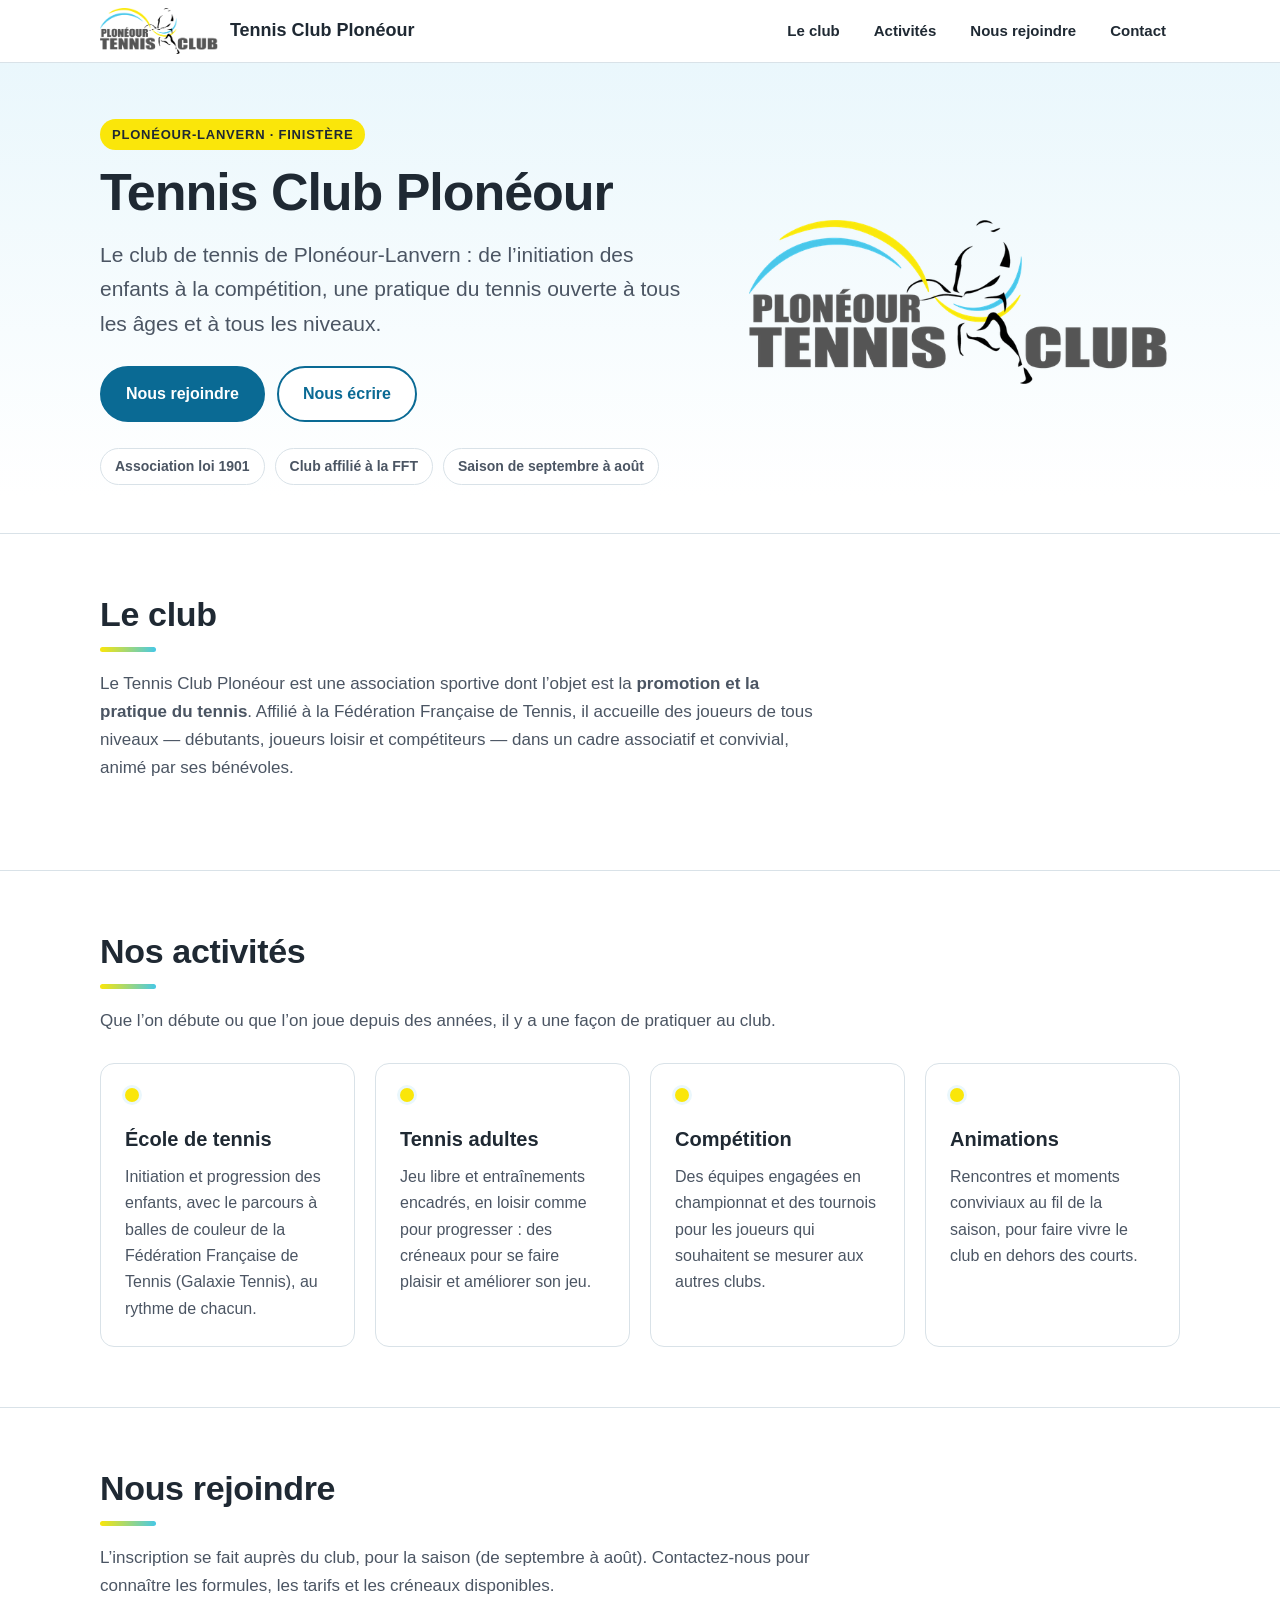
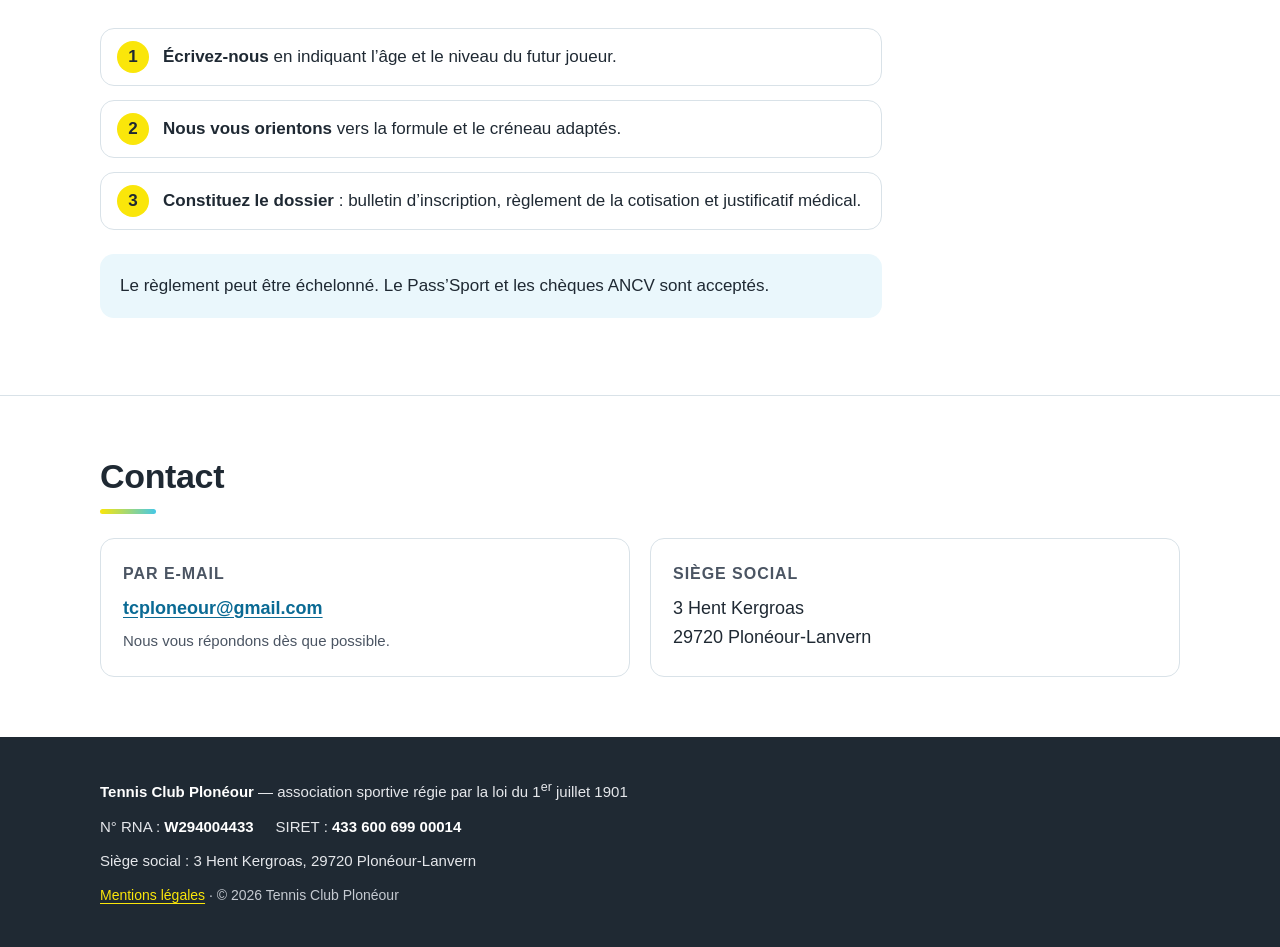
==== index.html @ 9ea93fd3 "Add files via upload" ====
<!DOCTYPE html>
<html lang="fr">
<head>
<meta charset="utf-8">
<meta name="viewport" content="width=device-width, initial-scale=1">
<title>Tennis Club Plonéour — Club de tennis à Plonéour-Lanvern (Finistère)</title>
<meta name="description" content="Le Tennis Club Plonéour est une association de tennis à Plonéour-Lanvern (29) : école de tennis, tennis adultes, compétition et animations. Contact et inscriptions.">
<meta name="theme-color" content="#0A6A94">
<link rel="icon" href="favicon.svg" type="image/svg+xml">
<link rel="stylesheet" href="style.css">
<script type="application/ld+json">
{
  "@context": "https://schema.org",
  "@type": "SportsClub",
  "name": "Tennis Club Plonéour",
  "sport": "Tennis",
  "description": "Association de tennis à Plonéour-Lanvern (Finistère) : promotion et pratique du tennis.",
  "email": "tcploneour@gmail.com",
  "address": {
    "@type": "PostalAddress",
    "streetAddress": "3 Hent Kergroas",
    "postalCode": "29720",
    "addressLocality": "Plonéour-Lanvern",
    "addressRegion": "Bretagne",
    "addressCountry": "FR"
  },
  "identifier": [
    {"@type": "PropertyValue", "propertyID": "RNA", "value": "W294004433"},
    {"@type": "PropertyValue", "propertyID": "SIRET", "value": "43360069900014"}
  ]
}
</script>
</head>
<body>
<a class="lien-evitement" href="#contenu">Aller au contenu</a>
<header class="entete">
  <div class="conteneur">
    <a class="marque" href="index.html" aria-label="Tennis Club Plonéour, accueil">
      <img src="logo.png" width="118" height="46" alt="Logo du Tennis Club Plonéour">
      <span>Tennis Club Plonéour</span>
    </a>
    <nav class="nav" aria-label="Navigation principale">
      <ul>
        <li><a href="index.html#club">Le club</a></li>
        <li><a href="index.html#activites">Activités</a></li>
        <li><a href="index.html#rejoindre">Nous rejoindre</a></li>
        <li><a href="index.html#contact">Contact</a></li>
      </ul>
    </nav>
  </div>
</header>
<main id="contenu">

  <section class="heros" aria-labelledby="titre-accueil">
    <div class="conteneur">
      <div>
        <span class="surtitre">Plonéour-Lanvern · Finistère</span>
        <h1 id="titre-accueil">Tennis Club Plonéour</h1>
        <p class="chapeau">Le club de tennis de Plonéour-Lanvern : de l’initiation des enfants à la compétition, une pratique du tennis ouverte à tous les âges et à tous les niveaux.</p>
        <div class="boutons">
          <a class="btn btn-plein" href="#rejoindre">Nous rejoindre</a>
          <a class="btn btn-creux" href="mailto:tcploneour@gmail.com">Nous écrire</a>
        </div>
        <ul class="pastilles" aria-label="Le club en bref">
          <li>Association loi 1901</li>
          <li>Club affilié à la FFT</li>
          <li>Saison de septembre à août</li>
        </ul>
      </div>
      <div class="logo-grand">
        <img src="logo.png" width="600" height="234" alt="Logo du Tennis Club Plonéour : un joueur de tennis en mouvement">
      </div>
    </div>
  </section>

  <section id="club" aria-labelledby="titre-club">
    <div class="conteneur">
      <h2 id="titre-club">Le club</h2>
      <p class="intro">Le Tennis Club Plonéour est une association sportive dont l’objet est la <strong>promotion et la pratique du tennis</strong>. Affilié à la Fédération Française de Tennis, il accueille des joueurs de tous niveaux — débutants, joueurs loisir et compétiteurs — dans un cadre associatif et convivial, animé par ses bénévoles.</p>
    </div>
  </section>

  <section id="activites" aria-labelledby="titre-activites">
    <div class="conteneur">
      <h2 id="titre-activites">Nos activités</h2>
      <p class="intro">Que l’on débute ou que l’on joue depuis des années, il y a une façon de pratiquer au club.</p>
      <div class="cartes">
        <article class="carte">
          <span class="puce" aria-hidden="true"></span>
          <h3>École de tennis</h3>
          <p>Initiation et progression des enfants, avec le parcours à balles de couleur de la Fédération Française de Tennis (Galaxie Tennis), au rythme de chacun.</p>
        </article>
        <article class="carte">
          <span class="puce" aria-hidden="true"></span>
          <h3>Tennis adultes</h3>
          <p>Jeu libre et entraînements encadrés, en loisir comme pour progresser : des créneaux pour se faire plaisir et améliorer son jeu.</p>
        </article>
        <article class="carte">
          <span class="puce" aria-hidden="true"></span>
          <h3>Compétition</h3>
          <p>Des équipes engagées en championnat et des tournois pour les joueurs qui souhaitent se mesurer aux autres clubs.</p>
        </article>
        <article class="carte">
          <span class="puce" aria-hidden="true"></span>
          <h3>Animations</h3>
          <p>Rencontres et moments conviviaux au fil de la saison, pour faire vivre le club en dehors des courts.</p>
        </article>
      </div>
    </div>
  </section>

  <section id="rejoindre" aria-labelledby="titre-rejoindre">
    <div class="conteneur">
      <h2 id="titre-rejoindre">Nous rejoindre</h2>
      <p class="intro">L’inscription se fait auprès du club, pour la saison (de septembre à août). Contactez-nous pour connaître les formules, les tarifs et les créneaux disponibles.</p>
      <ol class="etapes">
        <li><strong>Écrivez-nous</strong> en indiquant l’âge et le niveau du futur joueur.</li>
        <li><strong>Nous vous orientons</strong> vers la formule et le créneau adaptés.</li>
        <li><strong>Constituez le dossier</strong> : bulletin d’inscription, règlement de la cotisation et justificatif médical.</li>
      </ol>
      <p class="encart">Le règlement peut être échelonné. Le Pass’Sport et les chèques ANCV sont acceptés.</p>
    </div>
  </section>

  <section id="contact" aria-labelledby="titre-contact">
    <div class="conteneur">
      <h2 id="titre-contact">Contact</h2>
      <div class="contact-grille">
        <div class="contact-bloc">
          <h3>Par e-mail</h3>
          <p><a href="mailto:tcploneour@gmail.com">tcploneour@gmail.com</a></p>
          <p class="petit" style="color:var(--gris);font-size:15px;margin-top:6px">Nous vous répondons dès que possible.</p>
        </div>
        <div class="contact-bloc">
          <h3>Siège social</h3>
          <p>3 Hent Kergroas<br>29720 Plonéour-Lanvern</p>
        </div>
      </div>
    </div>
  </section>

</main>
<footer class="pied">
  <div class="conteneur">
    <div><strong>Tennis Club Plonéour</strong> — association sportive régie par la loi du 1<sup>er</sup> juillet 1901</div>
    <div class="pied-id">
      <span>N° RNA : <strong>W294004433</strong></span>
      <span>SIRET : <strong>433 600 699 00014</strong></span>
    </div>
    <div>Siège social : 3 Hent Kergroas, 29720 Plonéour-Lanvern</div>
    <div class="petit"><a href="mentions-legales.html">Mentions légales</a> · © 2026 Tennis Club Plonéour</div>
  </div>
</footer>
</body>
</html>
---- style.css ----
:root{
  --encre:#1F2933; --gris:#4B5563; --bleu:#0A6A94; --bleu-fonce:#08506f; --bleu-pale:#EAF7FC;
  --jaune:#FAE60A; --cyan:#46C8E6; --fond:#FFFFFF; --filet:#D9E2E8; --rayon:14px;
}
*,*::before,*::after{box-sizing:border-box}
html{scroll-behavior:smooth;scroll-padding-top:84px}
body{margin:0;font-family:-apple-system,BlinkMacSystemFont,"Segoe UI",Roboto,"Helvetica Neue",Arial,sans-serif;color:var(--encre);background:var(--fond);line-height:1.65;font-size:17px}
img{max-width:100%;height:auto}
a{color:var(--bleu);text-underline-offset:3px}
a:hover{color:var(--bleu-fonce)}
:focus-visible{outline:3px solid var(--bleu);outline-offset:3px;border-radius:4px}
.lien-evitement{position:absolute;left:-999px;top:0;background:var(--jaune);color:var(--encre);padding:10px 16px;font-weight:700;z-index:20}
.lien-evitement:focus{left:12px;top:12px}
.conteneur{width:min(1080px,100% - 40px);margin-inline:auto}

/* En-tête */
.entete{position:sticky;top:0;z-index:10;background:rgba(255,255,255,.96);border-bottom:1px solid var(--filet);backdrop-filter:blur(6px)}
.entete .conteneur{display:flex;align-items:center;justify-content:space-between;gap:18px;flex-wrap:wrap;padding:8px 0}
.marque{display:flex;align-items:center;gap:12px;text-decoration:none;color:var(--encre);font-weight:800;font-size:18px}
.marque img{height:46px;width:auto}
.nav ul{display:flex;gap:6px;list-style:none;margin:0;padding:0;flex-wrap:wrap}
.nav a{display:block;padding:8px 14px;border-radius:999px;text-decoration:none;color:var(--encre);font-weight:600;font-size:15px}
.nav a:hover{background:var(--bleu-pale);color:var(--bleu-fonce)}

/* Accueil */
.heros{background:linear-gradient(180deg,var(--bleu-pale),#fff 92%);padding:56px 0 48px}
.heros .conteneur{display:grid;grid-template-columns:1.15fr .85fr;gap:40px;align-items:center}
.surtitre{display:inline-block;background:var(--jaune);color:var(--encre);font-weight:800;font-size:13px;letter-spacing:.06em;text-transform:uppercase;padding:5px 12px;border-radius:999px;margin-bottom:14px}
h1{font-size:clamp(34px,5.4vw,52px);line-height:1.1;margin:0 0 16px;letter-spacing:-.02em}
.chapeau{font-size:clamp(18px,2.2vw,21px);color:var(--gris);margin:0 0 24px;max-width:34em}
.boutons{display:flex;gap:12px;flex-wrap:wrap}
.btn{display:inline-block;padding:13px 24px;border-radius:999px;font-weight:700;text-decoration:none;font-size:16px;border:2px solid var(--bleu)}
.btn-plein{background:var(--bleu);color:#fff}
.btn-plein:hover{background:var(--bleu-fonce);border-color:var(--bleu-fonce);color:#fff}
.btn-creux{background:#fff;color:var(--bleu)}
.btn-creux:hover{background:var(--bleu-pale)}
.pastilles{display:flex;gap:10px;flex-wrap:wrap;list-style:none;padding:0;margin:26px 0 0}
.pastilles li{background:#fff;border:1px solid var(--filet);border-radius:999px;padding:6px 14px;font-size:14px;font-weight:600;color:var(--gris)}
.logo-grand{display:flex;justify-content:center}
.logo-grand img{width:min(420px,100%);height:auto}

/* Sections */
section{padding:60px 0}
section+section{border-top:1px solid var(--filet)}
h2{font-size:clamp(26px,3.6vw,34px);line-height:1.2;margin:0 0 8px;letter-spacing:-.01em}
h2::after{content:"";display:block;width:56px;height:5px;border-radius:3px;background:linear-gradient(90deg,var(--jaune),var(--cyan));margin-top:12px}
.intro{color:var(--gris);max-width:42em;margin:18px 0 28px}
.cartes{display:grid;grid-template-columns:repeat(auto-fit,minmax(240px,1fr));gap:20px;margin-top:28px}
.carte{border:1px solid var(--filet);border-radius:var(--rayon);padding:24px;background:#fff}
.carte h3{margin:0 0 8px;font-size:20px}
.carte p{margin:0;color:var(--gris);font-size:16px}
.carte .puce{display:inline-block;width:14px;height:14px;border-radius:50%;background:var(--jaune);box-shadow:0 0 0 3px var(--bleu-pale);margin-bottom:12px}
.etapes{counter-reset:etape;list-style:none;padding:0;margin:24px 0;display:grid;gap:14px;max-width:46em}
.etapes li{counter-increment:etape;position:relative;padding:14px 16px 14px 62px;border:1px solid var(--filet);border-radius:var(--rayon);background:#fff}
.etapes li::before{content:counter(etape);position:absolute;left:16px;top:50%;transform:translateY(-50%);width:32px;height:32px;border-radius:50%;background:var(--jaune);color:var(--encre);font-weight:800;display:grid;place-items:center}
.encart{background:var(--bleu-pale);border-radius:var(--rayon);padding:18px 20px;max-width:46em}
.contact-grille{display:grid;grid-template-columns:repeat(auto-fit,minmax(260px,1fr));gap:20px;margin-top:24px}
.contact-bloc{border:1px solid var(--filet);border-radius:var(--rayon);padding:22px}
.contact-bloc h3{margin:0 0 6px;font-size:16px;color:var(--gris);text-transform:uppercase;letter-spacing:.06em}
.contact-bloc p{margin:0;font-size:18px}
.contact-bloc a{font-weight:700;word-break:break-word}

/* Pied de page */
.pied{background:var(--encre);color:#E5E7EB;padding:40px 0;font-size:15px}
.pied a{color:var(--jaune)}
.pied strong{color:#fff}
.pied .conteneur{display:grid;gap:10px}
.pied-id{display:flex;flex-wrap:wrap;gap:6px 22px}
.petit{font-size:14px;color:#C5CAD1}

/* Pages de texte */
.page-texte{padding:48px 0 64px;max-width:760px}
.page-texte h1{font-size:clamp(30px,4.4vw,40px)}
.page-texte h2{font-size:22px;margin-top:36px}
.page-texte h2::after{display:none}
.page-texte dl{display:grid;grid-template-columns:max-content 1fr;gap:6px 24px;margin:12px 0}
.page-texte dt{font-weight:700}
.page-texte dd{margin:0}

@media (max-width:820px){
  .heros{padding:36px 0 32px}
  .heros .conteneur{grid-template-columns:1fr}
  .logo-grand{order:-1}
  .logo-grand img{width:min(300px,80%)}
  section{padding:44px 0}
  .page-texte dl{grid-template-columns:1fr}
  .page-texte dt{margin-top:8px}
}
@media (prefers-reduced-motion:reduce){html{scroll-behavior:auto}}
@media print{.entete,.boutons,.lien-evitement{display:none}.heros{background:#fff}}
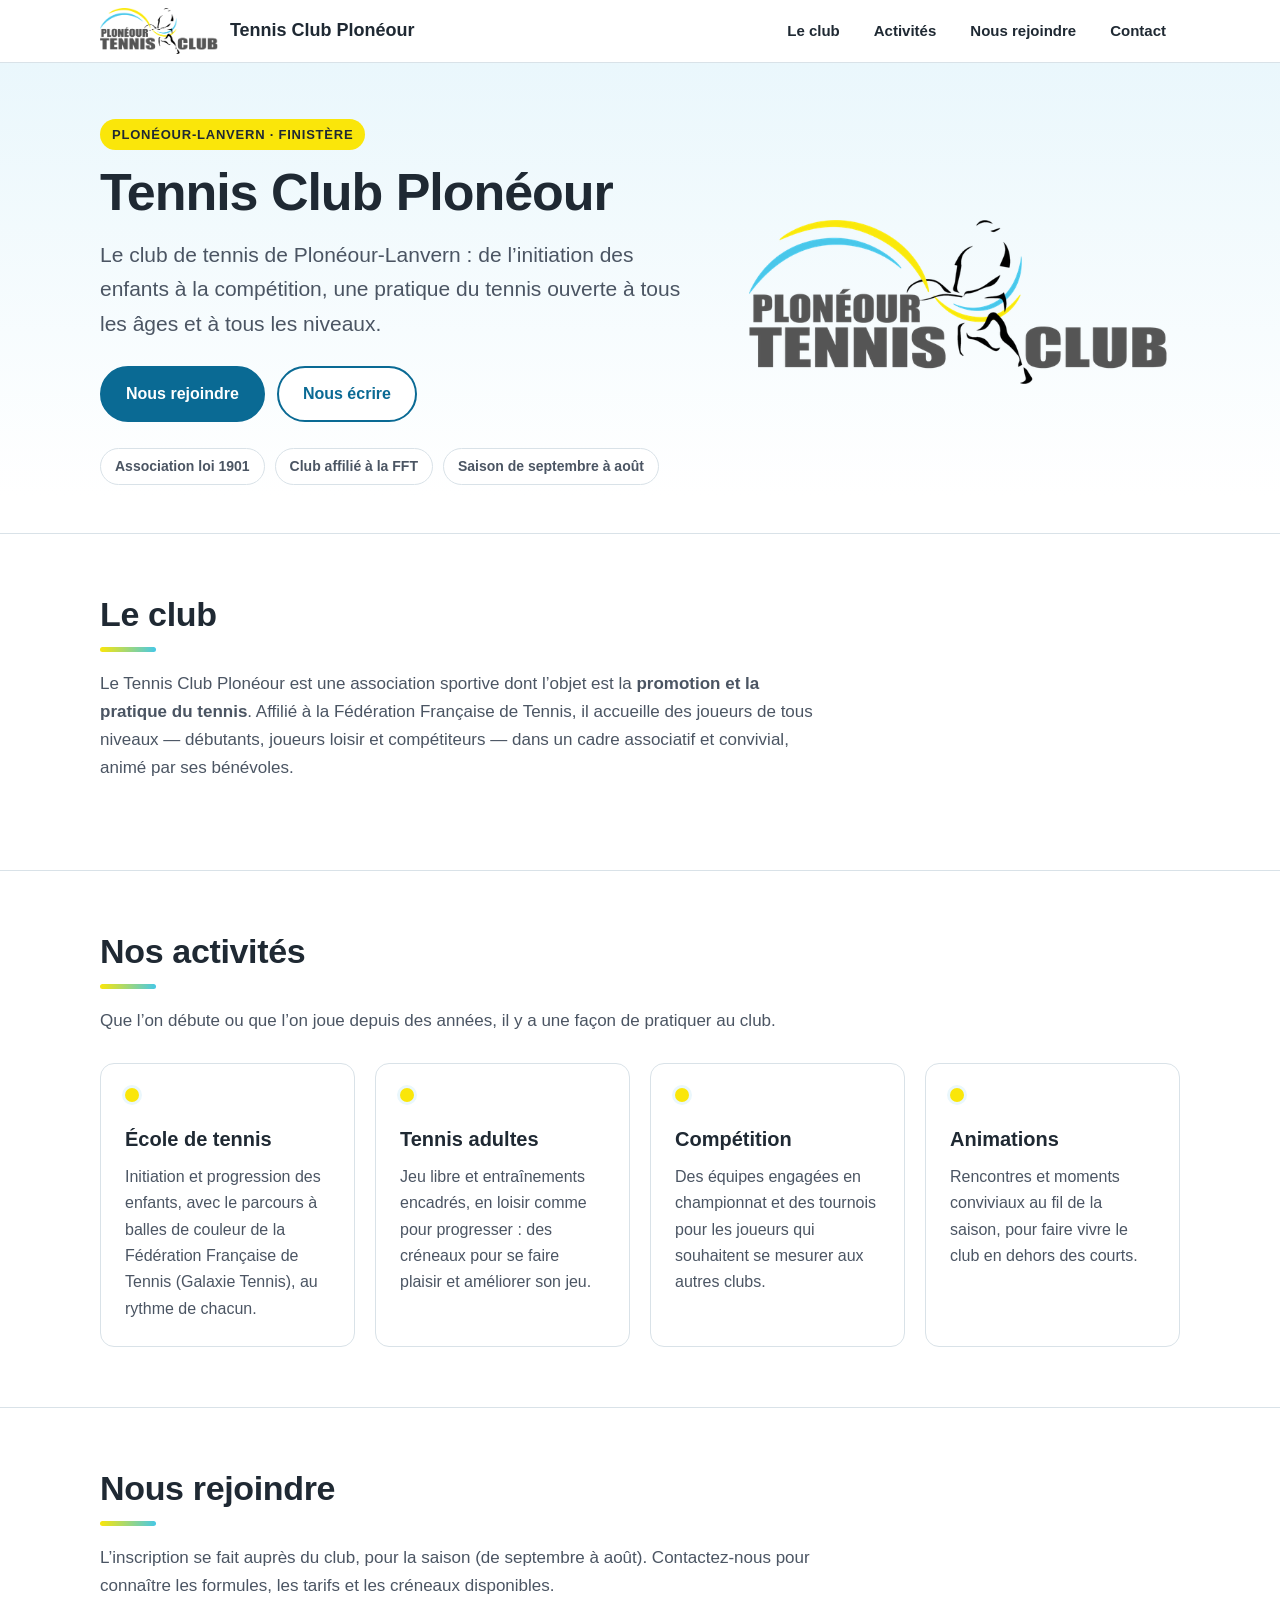
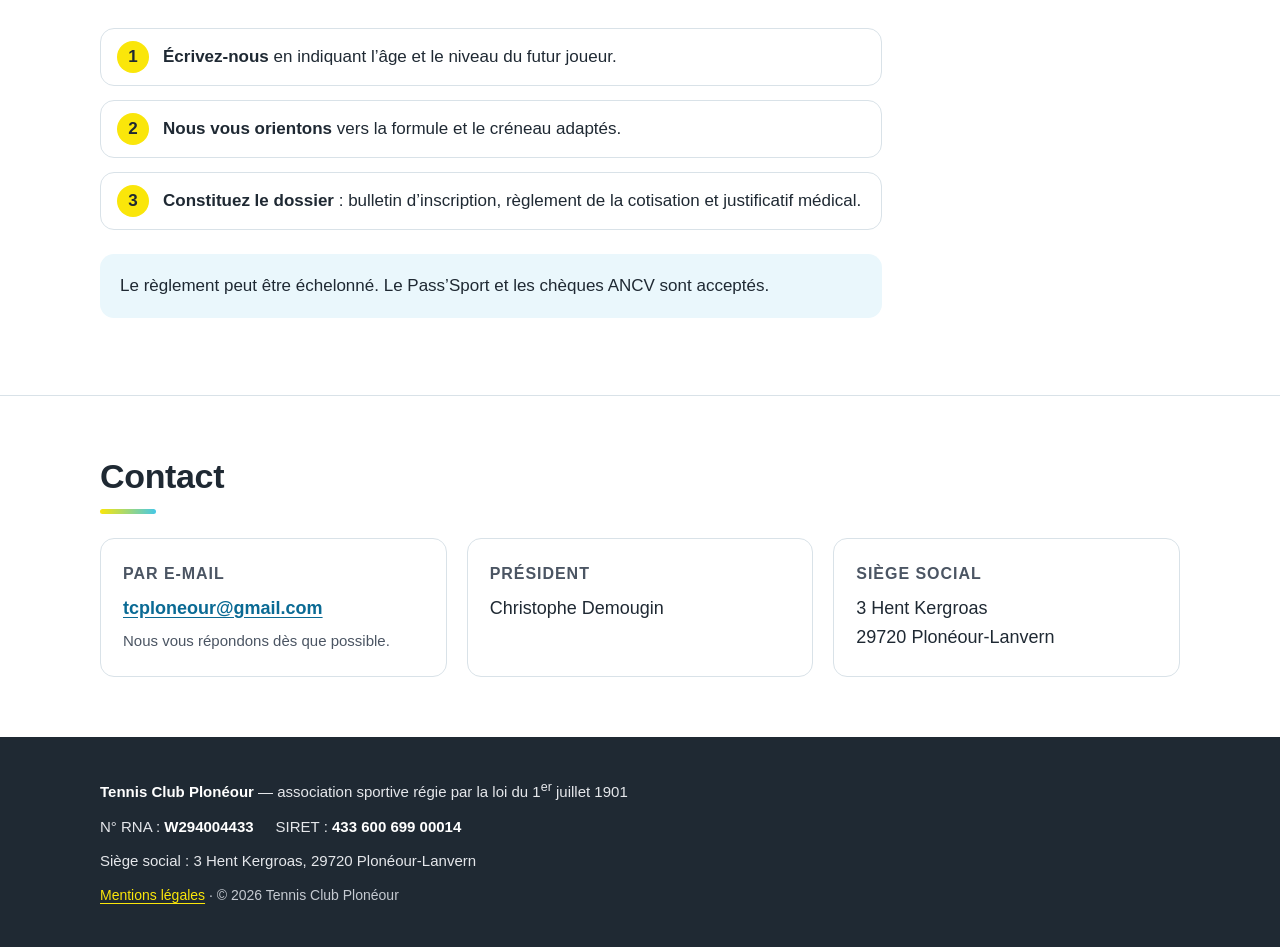
==== commit c34e1c43: "Add files via upload" ====
--- a/index.html
+++ b/index.html
@@ -132,6 +132,10 @@
           <p class="petit" style="color:var(--gris);font-size:15px;margin-top:6px">Nous vous répondons dès que possible.</p>
         </div>
         <div class="contact-bloc">
+          <h3>Président</h3>
+          <p>Christophe Demougin</p>
+        </div>
+        <div class="contact-bloc">
           <h3>Siège social</h3>
           <p>3 Hent Kergroas<br>29720 Plonéour-Lanvern</p>
         </div>
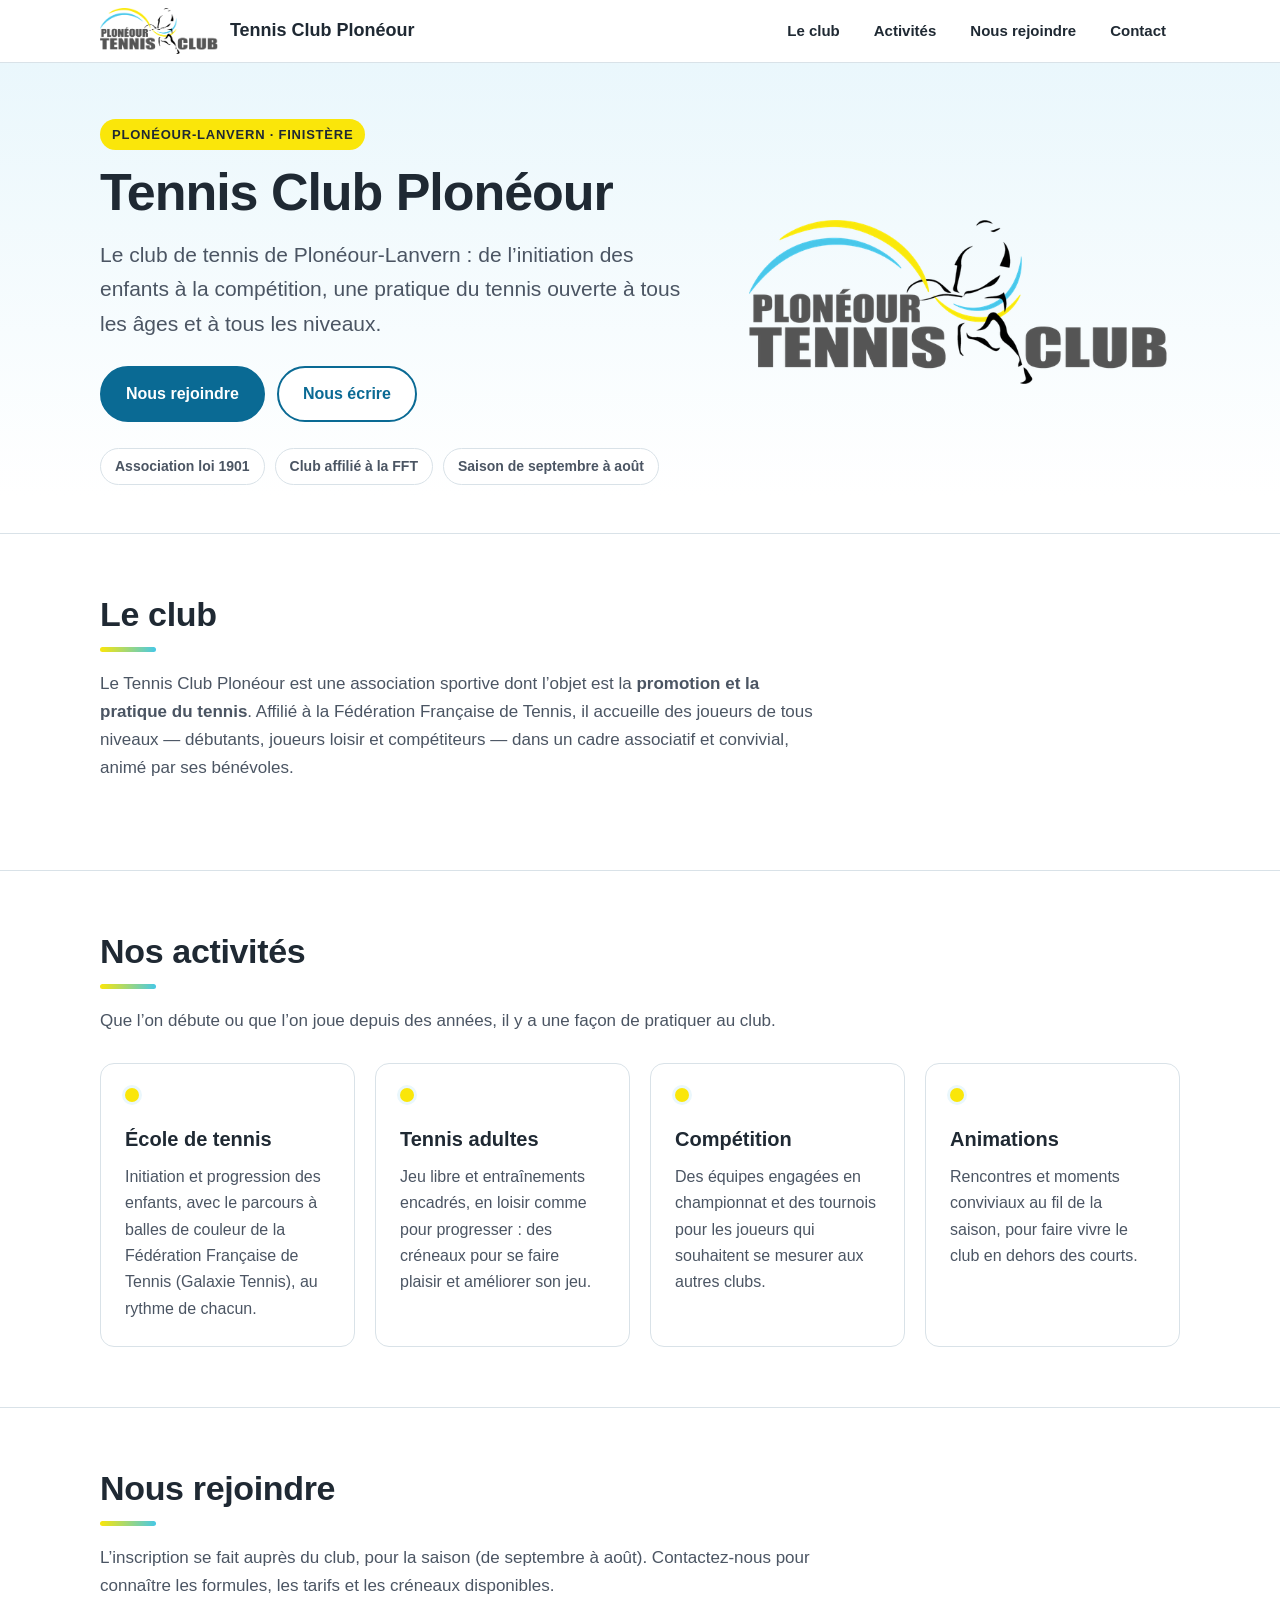
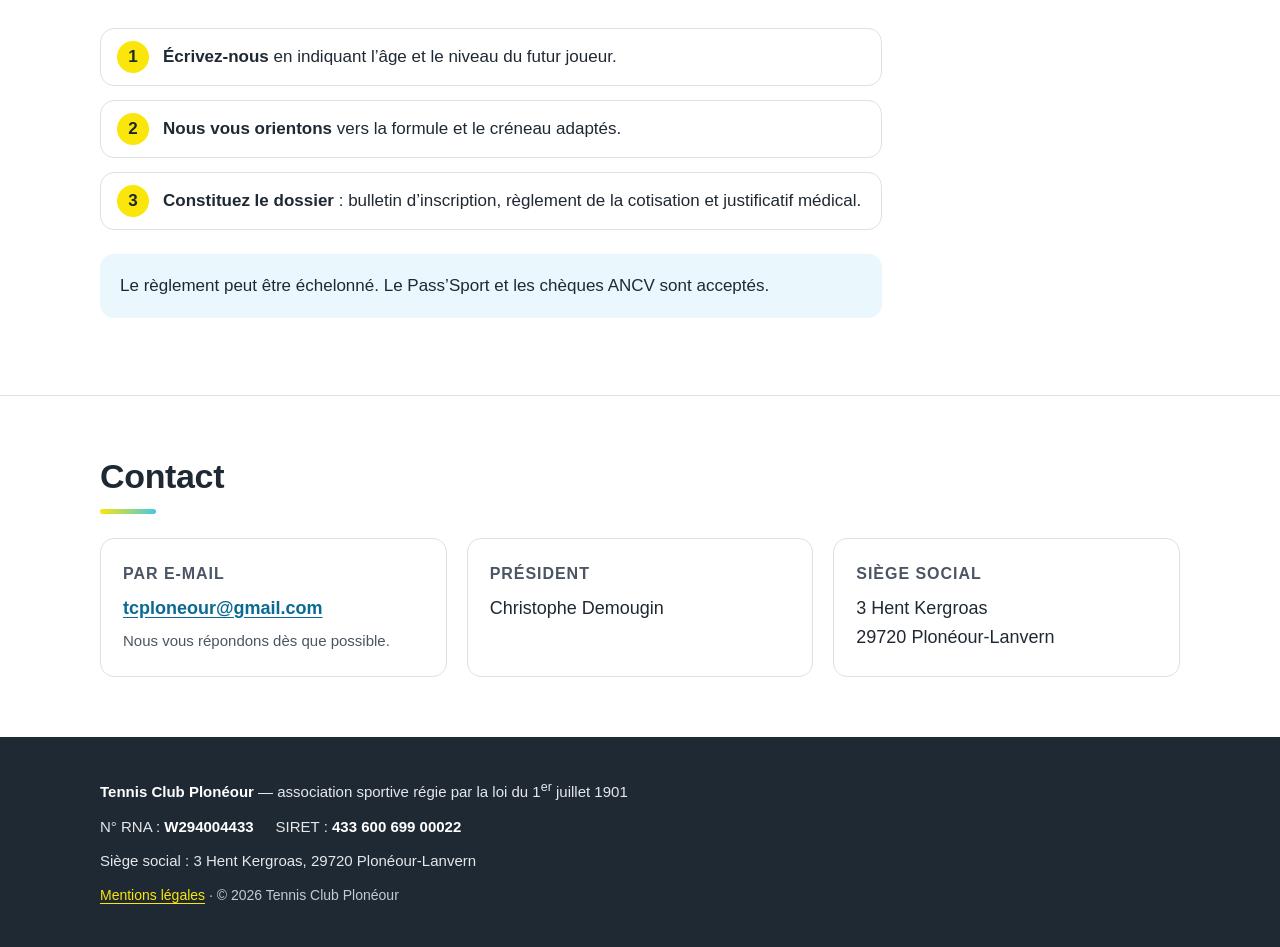
==== commit 1e9a3783: "Add files via upload" ====
--- a/index.html
+++ b/index.html
@@ -26,7 +26,7 @@
   },
   "identifier": [
     {"@type": "PropertyValue", "propertyID": "RNA", "value": "W294004433"},
-    {"@type": "PropertyValue", "propertyID": "SIRET", "value": "43360069900014"}
+    {"@type": "PropertyValue", "propertyID": "SIRET", "value": "43360069900022"}
   ]
 }
 </script>
@@ -149,7 +149,7 @@
     <div><strong>Tennis Club Plonéour</strong> — association sportive régie par la loi du 1<sup>er</sup> juillet 1901</div>
     <div class="pied-id">
       <span>N° RNA : <strong>W294004433</strong></span>
-      <span>SIRET : <strong>433 600 699 00014</strong></span>
+      <span>SIRET : <strong>433 600 699 00022</strong></span>
     </div>
     <div>Siège social : 3 Hent Kergroas, 29720 Plonéour-Lanvern</div>
     <div class="petit"><a href="mentions-legales.html">Mentions légales</a> · © 2026 Tennis Club Plonéour</div>
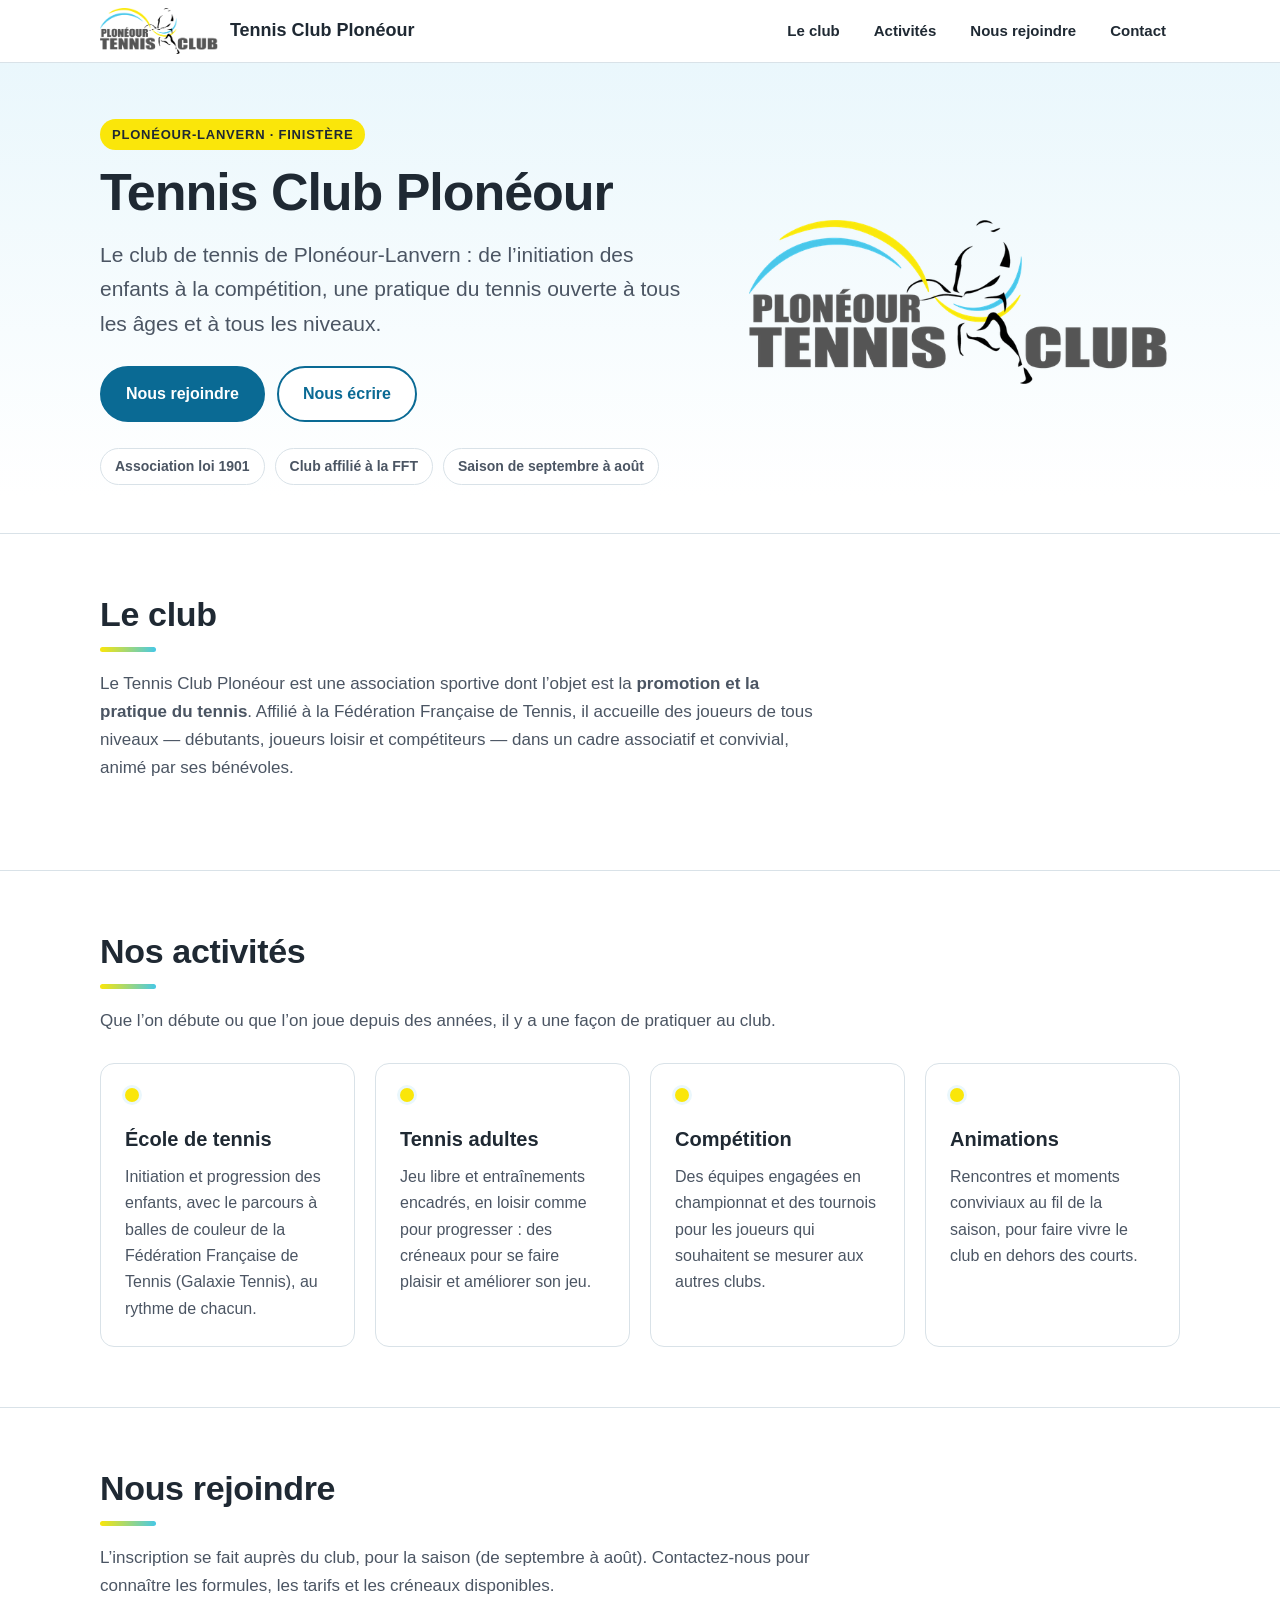
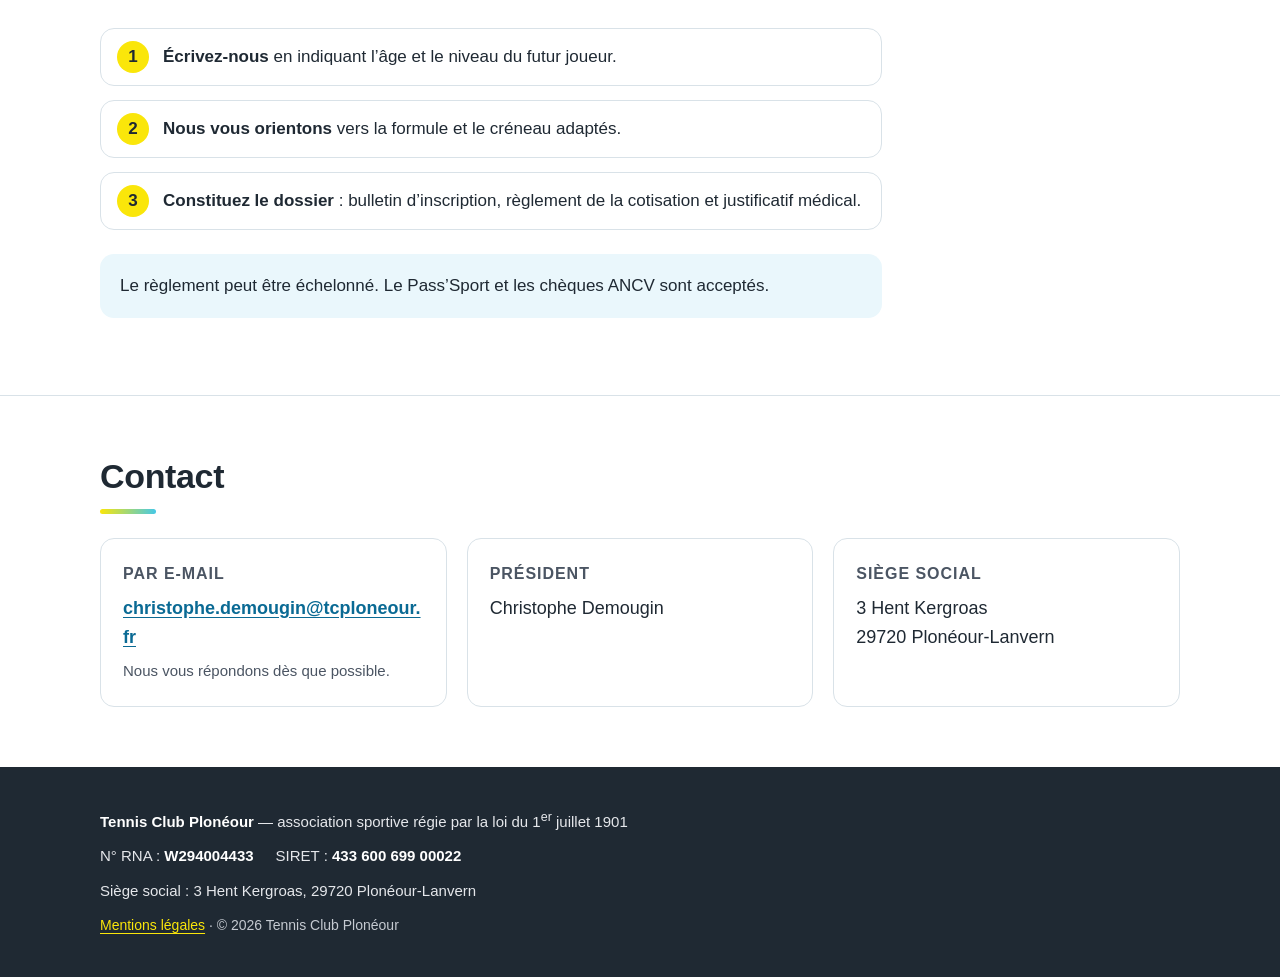
==== commit 546ca7de: "Add files via upload" ====
--- a/index.html
+++ b/index.html
@@ -15,7 +15,7 @@
   "name": "Tennis Club Plonéour",
   "sport": "Tennis",
   "description": "Association de tennis à Plonéour-Lanvern (Finistère) : promotion et pratique du tennis.",
-  "email": "tcploneour@gmail.com",
+  "email": "christophe.demougin@tcploneour.fr",
   "address": {
     "@type": "PostalAddress",
     "streetAddress": "3 Hent Kergroas",
@@ -59,7 +59,7 @@
         <p class="chapeau">Le club de tennis de Plonéour-Lanvern : de l’initiation des enfants à la compétition, une pratique du tennis ouverte à tous les âges et à tous les niveaux.</p>
         <div class="boutons">
           <a class="btn btn-plein" href="#rejoindre">Nous rejoindre</a>
-          <a class="btn btn-creux" href="mailto:tcploneour@gmail.com">Nous écrire</a>
+          <a class="btn btn-creux" href="mailto:christophe.demougin@tcploneour.fr">Nous écrire</a>
         </div>
         <ul class="pastilles" aria-label="Le club en bref">
           <li>Association loi 1901</li>
@@ -128,7 +128,7 @@
       <div class="contact-grille">
         <div class="contact-bloc">
           <h3>Par e-mail</h3>
-          <p><a href="mailto:tcploneour@gmail.com">tcploneour@gmail.com</a></p>
+          <p><a href="mailto:christophe.demougin@tcploneour.fr">christophe.demougin@tcploneour.fr</a></p>
           <p class="petit" style="color:var(--gris);font-size:15px;margin-top:6px">Nous vous répondons dès que possible.</p>
         </div>
         <div class="contact-bloc">
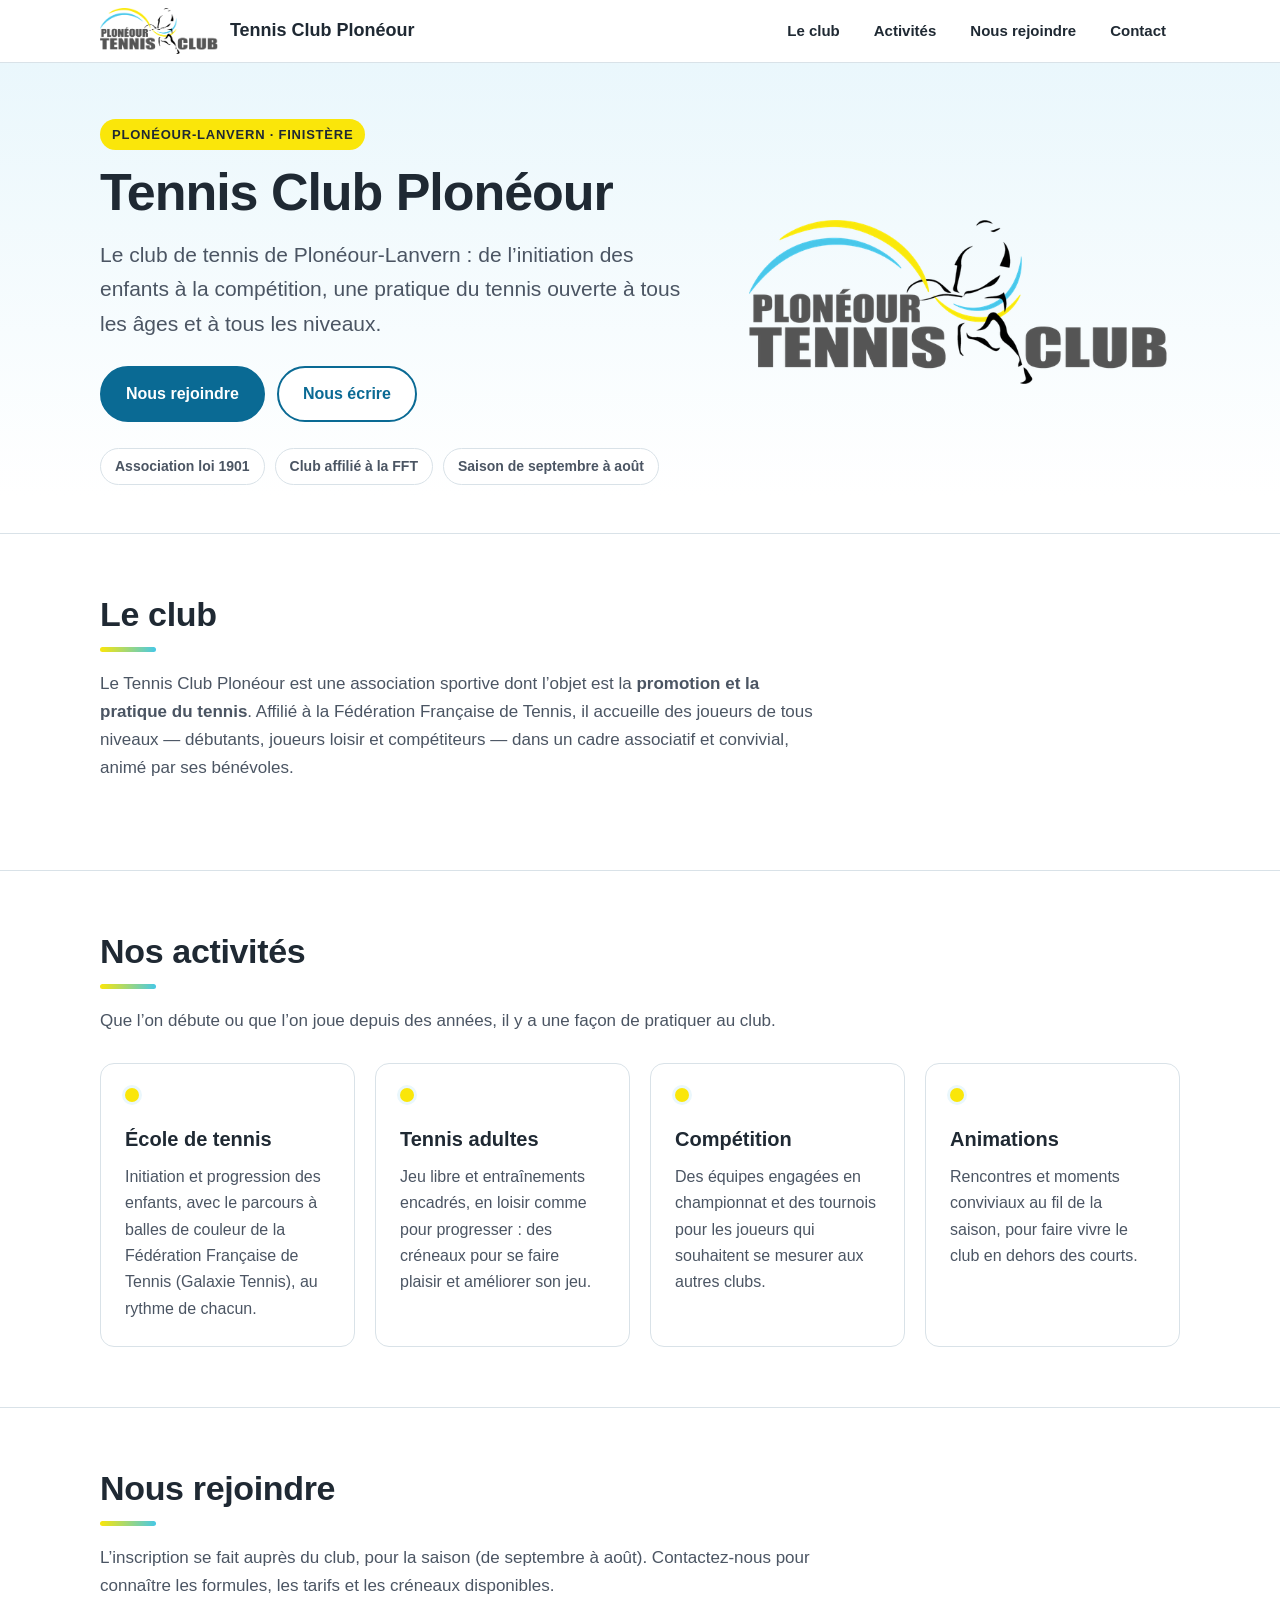
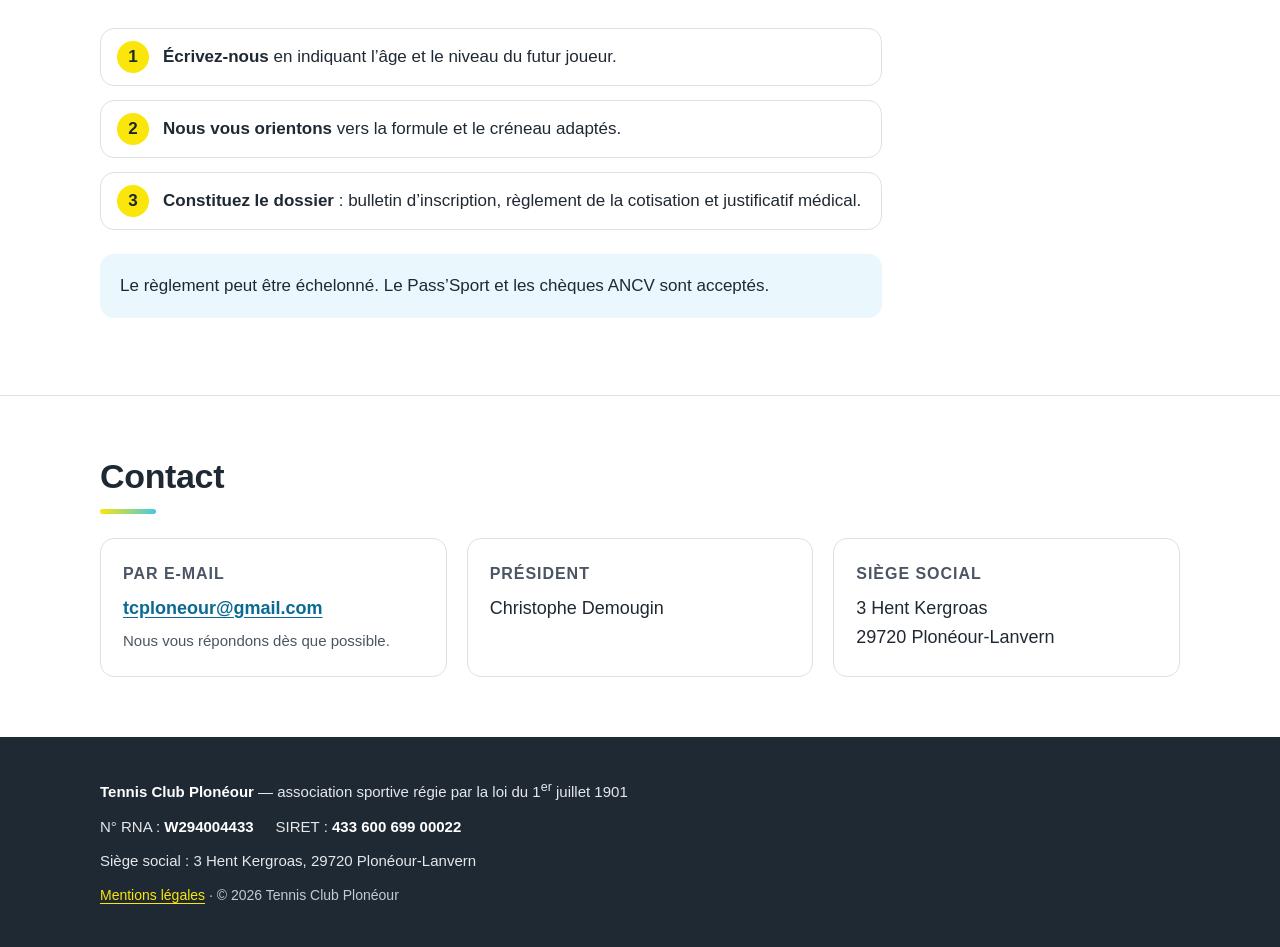
==== commit ead17294: "Add files via upload" ====
--- a/index.html
+++ b/index.html
@@ -15,7 +15,7 @@
   "name": "Tennis Club Plonéour",
   "sport": "Tennis",
   "description": "Association de tennis à Plonéour-Lanvern (Finistère) : promotion et pratique du tennis.",
-  "email": "christophe.demougin@tcploneour.fr",
+  "email": "tcploneour@gmail.com",
   "address": {
     "@type": "PostalAddress",
     "streetAddress": "3 Hent Kergroas",
@@ -59,7 +59,7 @@
         <p class="chapeau">Le club de tennis de Plonéour-Lanvern : de l’initiation des enfants à la compétition, une pratique du tennis ouverte à tous les âges et à tous les niveaux.</p>
         <div class="boutons">
           <a class="btn btn-plein" href="#rejoindre">Nous rejoindre</a>
-          <a class="btn btn-creux" href="mailto:christophe.demougin@tcploneour.fr">Nous écrire</a>
+          <a class="btn btn-creux" href="mailto:tcploneour@gmail.com">Nous écrire</a>
         </div>
         <ul class="pastilles" aria-label="Le club en bref">
           <li>Association loi 1901</li>
@@ -128,7 +128,7 @@
       <div class="contact-grille">
         <div class="contact-bloc">
           <h3>Par e-mail</h3>
-          <p><a href="mailto:christophe.demougin@tcploneour.fr">christophe.demougin@tcploneour.fr</a></p>
+          <p><a href="mailto:tcploneour@gmail.com">tcploneour@gmail.com</a></p>
           <p class="petit" style="color:var(--gris);font-size:15px;margin-top:6px">Nous vous répondons dès que possible.</p>
         </div>
         <div class="contact-bloc">
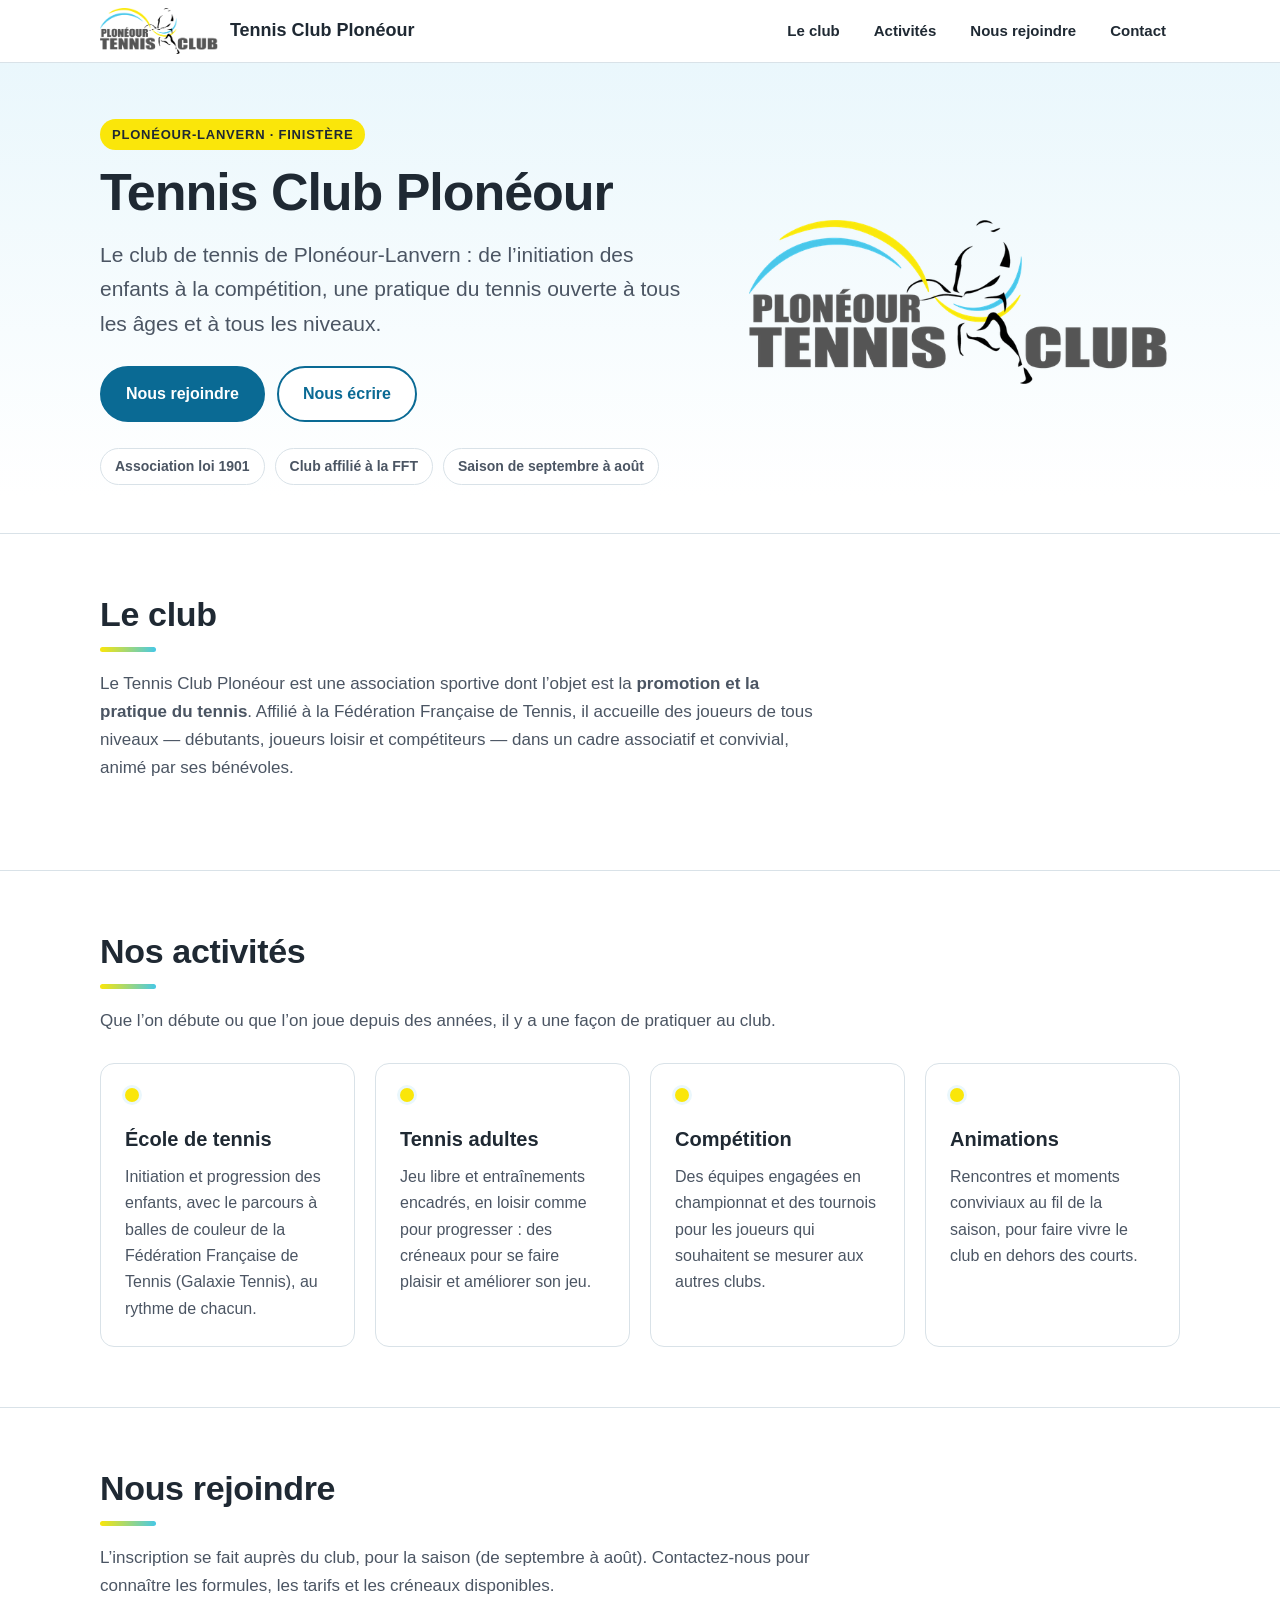
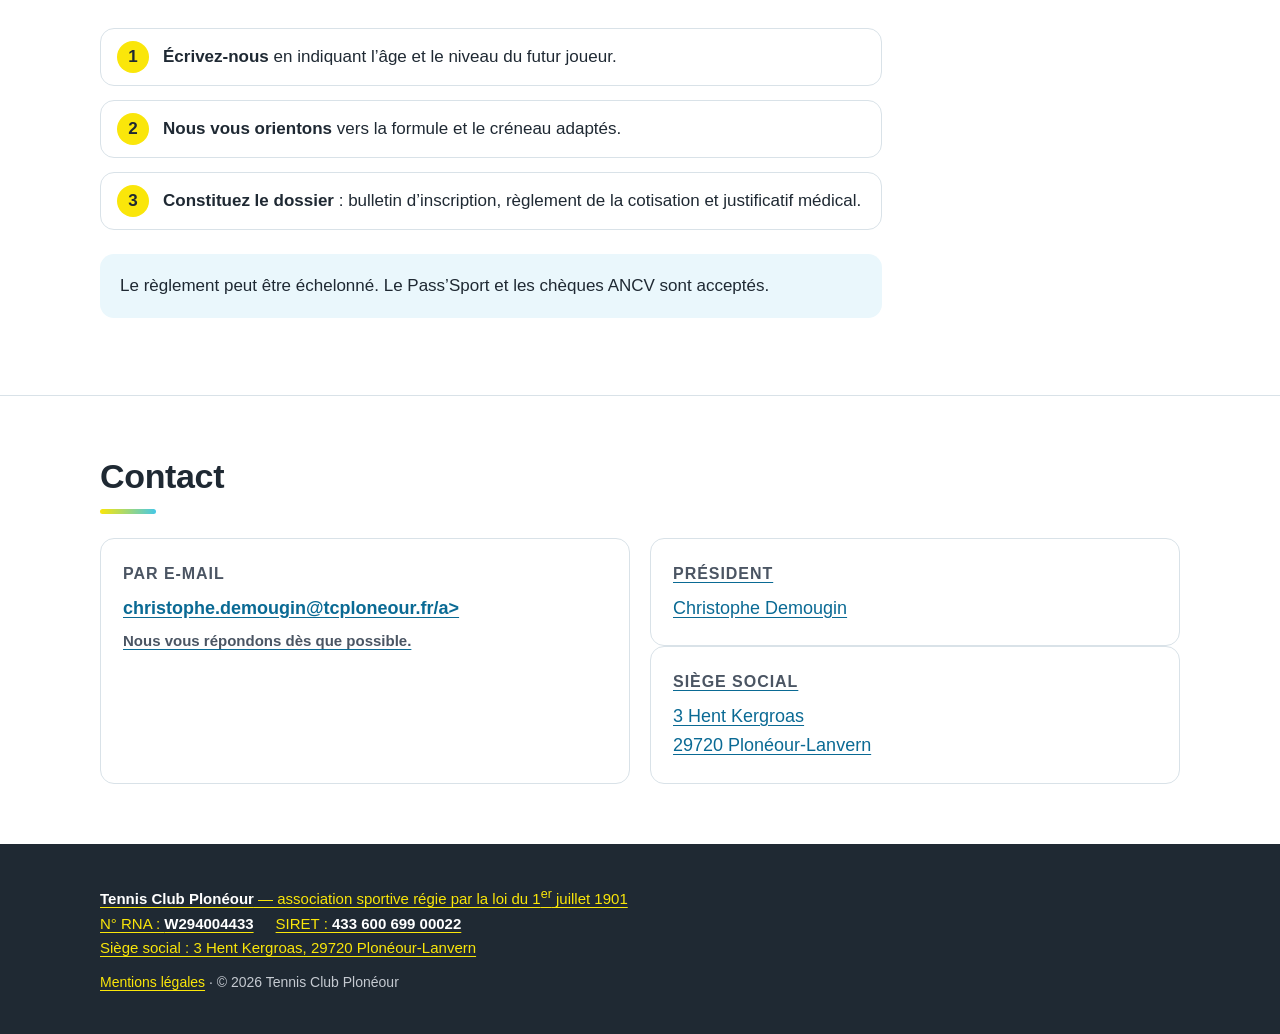
==== commit 9756dbae: "Update index.html" ====
--- a/index.html
+++ b/index.html
@@ -128,7 +128,7 @@
       <div class="contact-grille">
         <div class="contact-bloc">
           <h3>Par e-mail</h3>
-          <p><a href="mailto:tcploneour@gmail.com">tcploneour@gmail.com</a></p>
+          <p><a href="mailto:tcploneour@gmail.com">christophe.demougin@tcploneour.fr/a></p>
           <p class="petit" style="color:var(--gris);font-size:15px;margin-top:6px">Nous vous répondons dès que possible.</p>
         </div>
         <div class="contact-bloc">
